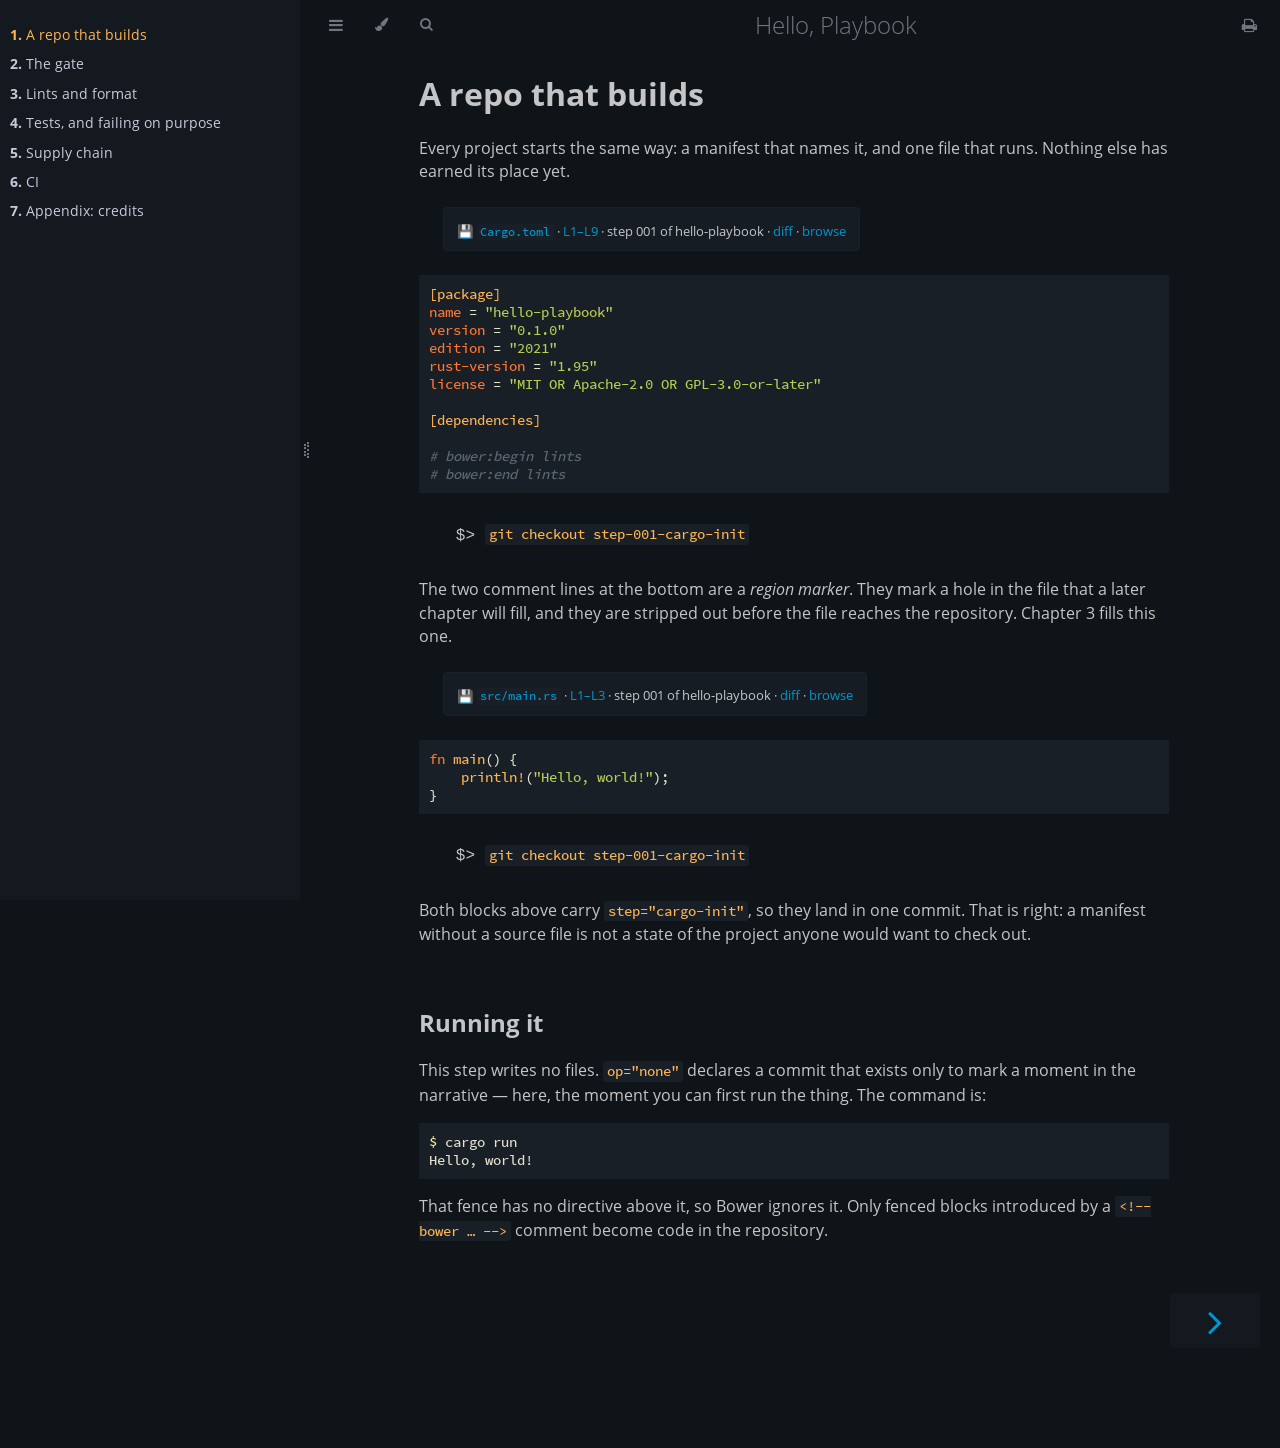
==== index.html @ 2f7e7e17 "docs: rendered book" ====
<!DOCTYPE HTML>
<html lang="en" class="ayu sidebar-visible" dir="ltr">
    <head>
        <!-- Book generated using mdBook -->
        <meta charset="UTF-8">
        <title>A repo that builds - Hello, Playbook</title>


        <!-- Custom HTML head -->

        <meta name="description" content="A Rust project foundation, taught as a book that builds its own repository.">
        <meta name="viewport" content="width=device-width, initial-scale=1">
        <meta name="theme-color" content="#ffffff">

        <link rel="icon" href="favicon.svg">
        <link rel="shortcut icon" href="favicon.png">
        <link rel="stylesheet" href="css/variables.css">
        <link rel="stylesheet" href="css/general.css">
        <link rel="stylesheet" href="css/chrome.css">
        <link rel="stylesheet" href="css/print.css" media="print">

        <!-- Fonts -->
        <link rel="stylesheet" href="FontAwesome/css/font-awesome.css">
        <link rel="stylesheet" href="fonts/fonts.css">

        <!-- Highlight.js Stylesheets -->
        <link rel="stylesheet" id="highlight-css" href="highlight.css">
        <link rel="stylesheet" id="tomorrow-night-css" href="tomorrow-night.css">
        <link rel="stylesheet" id="ayu-highlight-css" href="ayu-highlight.css">

        <!-- Custom theme stylesheets -->
        <link rel="stylesheet" href="theme/step-meta.css">


        <!-- Provide site root and default themes to javascript -->
        <script>
            const path_to_root = "";
            const default_light_theme = "ayu";
            const default_dark_theme = "navy";
            window.path_to_searchindex_js = "searchindex.js";
        </script>
        <!-- Start loading toc.js asap -->
        <script src="toc.js"></script>
    </head>
    <body>
    <div id="mdbook-help-container">
        <div id="mdbook-help-popup">
            <h2 class="mdbook-help-title">Keyboard shortcuts</h2>
            <div>
                <p>Press <kbd>←</kbd> or <kbd>→</kbd> to navigate between chapters</p>
                <p>Press <kbd>S</kbd> or <kbd>/</kbd> to search in the book</p>
                <p>Press <kbd>?</kbd> to show this help</p>
                <p>Press <kbd>Esc</kbd> to hide this help</p>
            </div>
        </div>
    </div>
    <div id="body-container">
        <!-- Work around some values being stored in localStorage wrapped in quotes -->
        <script>
            try {
                let theme = localStorage.getItem('mdbook-theme');
                let sidebar = localStorage.getItem('mdbook-sidebar');

                if (theme.startsWith('"') && theme.endsWith('"')) {
                    localStorage.setItem('mdbook-theme', theme.slice(1, theme.length - 1));
                }

                if (sidebar.startsWith('"') && sidebar.endsWith('"')) {
                    localStorage.setItem('mdbook-sidebar', sidebar.slice(1, sidebar.length - 1));
                }
            } catch (e) { }
        </script>

        <!-- Set the theme before any content is loaded, prevents flash -->
        <script>
            const default_theme = window.matchMedia("(prefers-color-scheme: dark)").matches ? default_dark_theme : default_light_theme;
            let theme;
            try { theme = localStorage.getItem('mdbook-theme'); } catch(e) { }
            if (theme === null || theme === undefined) { theme = default_theme; }
            const html = document.documentElement;
            html.classList.remove('ayu')
            html.classList.add(theme);
            html.classList.add("js");
        </script>

        <input type="checkbox" id="sidebar-toggle-anchor" class="hidden">

        <!-- Hide / unhide sidebar before it is displayed -->
        <script>
            let sidebar = null;
            const sidebar_toggle = document.getElementById("sidebar-toggle-anchor");
            if (document.body.clientWidth >= 1080) {
                try { sidebar = localStorage.getItem('mdbook-sidebar'); } catch(e) { }
                sidebar = sidebar || 'visible';
            } else {
                sidebar = 'hidden';
                sidebar_toggle.checked = false;
            }
            if (sidebar === 'visible') {
                sidebar_toggle.checked = true;
            } else {
                html.classList.remove('sidebar-visible');
            }
        </script>

        <nav id="sidebar" class="sidebar" aria-label="Table of contents">
            <!-- populated by js -->
            <mdbook-sidebar-scrollbox class="sidebar-scrollbox"></mdbook-sidebar-scrollbox>
            <noscript>
                <iframe class="sidebar-iframe-outer" src="toc.html"></iframe>
            </noscript>
            <div id="sidebar-resize-handle" class="sidebar-resize-handle">
                <div class="sidebar-resize-indicator"></div>
            </div>
        </nav>

        <div id="page-wrapper" class="page-wrapper">

            <div class="page">
                <div id="menu-bar-hover-placeholder"></div>
                <div id="menu-bar" class="menu-bar sticky">
                    <div class="left-buttons">
                        <label id="sidebar-toggle" class="icon-button" for="sidebar-toggle-anchor" title="Toggle Table of Contents" aria-label="Toggle Table of Contents" aria-controls="sidebar">
                            <i class="fa fa-bars"></i>
                        </label>
                        <button id="theme-toggle" class="icon-button" type="button" title="Change theme" aria-label="Change theme" aria-haspopup="true" aria-expanded="false" aria-controls="theme-list">
                            <i class="fa fa-paint-brush"></i>
                        </button>
                        <ul id="theme-list" class="theme-popup" aria-label="Themes" role="menu">
                            <li role="none"><button role="menuitem" class="theme" id="default_theme">Auto</button></li>
                            <li role="none"><button role="menuitem" class="theme" id="light">Light</button></li>
                            <li role="none"><button role="menuitem" class="theme" id="rust">Rust</button></li>
                            <li role="none"><button role="menuitem" class="theme" id="coal">Coal</button></li>
                            <li role="none"><button role="menuitem" class="theme" id="navy">Navy</button></li>
                            <li role="none"><button role="menuitem" class="theme" id="ayu">Ayu</button></li>
                        </ul>
                        <button id="search-toggle" class="icon-button" type="button" title="Search (`/`)" aria-label="Toggle Searchbar" aria-expanded="false" aria-keyshortcuts="/ s" aria-controls="searchbar">
                            <i class="fa fa-search"></i>
                        </button>
                    </div>

                    <h1 class="menu-title">Hello, Playbook</h1>

                    <div class="right-buttons">
                        <a href="print.html" title="Print this book" aria-label="Print this book">
                            <i id="print-button" class="fa fa-print"></i>
                        </a>

                    </div>
                </div>

                <div id="search-wrapper" class="hidden">
                    <form id="searchbar-outer" class="searchbar-outer">
                        <div class="search-wrapper">
                            <input type="search" id="searchbar" name="searchbar" placeholder="Search this book ..." aria-controls="searchresults-outer" aria-describedby="searchresults-header">
                            <div class="spinner-wrapper">
                                <i class="fa fa-spinner fa-spin"></i>
                            </div>
                        </div>
                    </form>
                    <div id="searchresults-outer" class="searchresults-outer hidden">
                        <div id="searchresults-header" class="searchresults-header"></div>
                        <ul id="searchresults">
                        </ul>
                    </div>
                </div>

                <!-- Apply ARIA attributes after the sidebar and the sidebar toggle button are added to the DOM -->
                <script>
                    document.getElementById('sidebar-toggle').setAttribute('aria-expanded', sidebar === 'visible');
                    document.getElementById('sidebar').setAttribute('aria-hidden', sidebar !== 'visible');
                    Array.from(document.querySelectorAll('#sidebar a')).forEach(function(link) {
                        link.setAttribute('tabIndex', sidebar === 'visible' ? 0 : -1);
                    });
                </script>

                <div id="content" class="content">
                    <main>
                        <h1 id="a-repo-that-builds"><a class="header" href="#a-repo-that-builds">A repo that builds</a></h1>
<p>Every project starts the same way: a manifest that names it, and one file that
runs. Nothing else has earned its place yet.</p>
<p><a id="step-cargo-init"></a>
<span class="step-meta"><sub><a href="https://github.com/abstecker/hello-playbook/blob/step-001-cargo-init/Cargo.toml" title="View full file">💾 <code>Cargo.toml</code></a> · <a href="https://github.com/abstecker/hello-playbook/blob/step-001-cargo-init/Cargo.toml#L1-L9" title="View source">L1–L9</a> · step 001 of hello-playbook · <a href="https://github.com/abstecker/hello-playbook/commit/step-001-cargo-init" title="View diff">diff</a> · <a href="https://github.com/abstecker/hello-playbook/tree/step-001-cargo-init" title="Browse repo">browse</a></sub></span></p>
<pre><code class="language-toml">[package]
name = "hello-playbook"
version = "0.1.0"
edition = "2021"
rust-version = "1.95"
license = "MIT OR Apache-2.0 OR GPL-3.0-or-later"

[dependencies]

# bower:begin lints
# bower:end lints
</code></pre>
<p><span class="step-checkout">$&gt; <code>git checkout step-001-cargo-init</code></span></p>
<p>The two comment lines at the bottom are a <em>region marker</em>. They mark a hole in
the file that a later chapter will fill, and they are stripped out before the
file reaches the repository. Chapter 3 fills this one.</p>
<p><span class="step-meta"><sub><a href="https://github.com/abstecker/hello-playbook/blob/step-001-cargo-init/src/main.rs" title="View full file">💾 <code>src/main.rs</code></a> · <a href="https://github.com/abstecker/hello-playbook/blob/step-001-cargo-init/src/main.rs#L1-L3" title="View source">L1–L3</a> · step 001 of hello-playbook · <a href="https://github.com/abstecker/hello-playbook/commit/step-001-cargo-init" title="View diff">diff</a> · <a href="https://github.com/abstecker/hello-playbook/tree/step-001-cargo-init" title="Browse repo">browse</a></sub></span></p>
<pre><code class="language-rust">fn main() {
    println!("Hello, world!");
}</code></pre>
<p><span class="step-checkout">$&gt; <code>git checkout step-001-cargo-init</code></span></p>
<p>Both blocks above carry <code>step="cargo-init"</code>, so they land in one commit. That is
right: a manifest without a source file is not a state of the project anyone
would want to check out.</p>
<h2 id="running-it"><a class="header" href="#running-it">Running it</a></h2>
<p><a id="step-hello-runs"></a></p>
<p>This step writes no files. <code>op="none"</code> declares a commit that exists only to
mark a moment in the narrative — here, the moment you can first run the thing.
The command is:</p>
<pre><code class="language-console">$ cargo run
Hello, world!
</code></pre>
<p>That fence has no directive above it, so Bower ignores it. Only fenced blocks
introduced by a <code>&lt;!-- bower … --&gt;</code> comment become code in the repository.</p>

                    </main>

                    <nav class="nav-wrapper" aria-label="Page navigation">
                        <!-- Mobile navigation buttons -->

                            <a rel="next prefetch" href="ch02-the-gate.html" class="mobile-nav-chapters next" title="Next chapter" aria-label="Next chapter" aria-keyshortcuts="Right">
                                <i class="fa fa-angle-right"></i>
                            </a>

                        <div style="clear: both"></div>
                    </nav>
                </div>
            </div>

            <nav class="nav-wide-wrapper" aria-label="Page navigation">

                    <a rel="next prefetch" href="ch02-the-gate.html" class="nav-chapters next" title="Next chapter" aria-label="Next chapter" aria-keyshortcuts="Right">
                        <i class="fa fa-angle-right"></i>
                    </a>
            </nav>

        </div>




        <script>
            window.playground_copyable = true;
        </script>


        <script src="elasticlunr.min.js"></script>
        <script src="mark.min.js"></script>
        <script src="searcher.js"></script>

        <script src="clipboard.min.js"></script>
        <script src="highlight.js"></script>
        <script src="book.js"></script>

        <!-- Custom JS scripts -->



    </div>
    </body>
</html>
---- css/variables.css ----
/* Globals */

:root {
    --sidebar-target-width: 300px;
    --sidebar-width: min(var(--sidebar-target-width), 80vw);
    --sidebar-resize-indicator-width: 8px;
    --sidebar-resize-indicator-space: 2px;
    --page-padding: 15px;
    --content-max-width: 750px;
    --menu-bar-height: 50px;
    --mono-font: "Source Code Pro", Consolas, "Ubuntu Mono", Menlo, "DejaVu Sans Mono", monospace, monospace;
    --code-font-size: 0.875em; /* please adjust the ace font size accordingly in editor.js */
    --searchbar-margin-block-start: 5px;
}

/* Themes */

.ayu {
    --bg: hsl(210, 25%, 8%);
    --fg: #c5c5c5;

    --sidebar-bg: #14191f;
    --sidebar-fg: #c8c9db;
    --sidebar-non-existant: #5c6773;
    --sidebar-active: #ffb454;
    --sidebar-spacer: #2d334f;

    --scrollbar: var(--sidebar-fg);

    --icons: #737480;
    --icons-hover: #b7b9cc;

    --links: #0096cf;

    --inline-code-color: #ffb454;

    --theme-popup-bg: #14191f;
    --theme-popup-border: #5c6773;
    --theme-hover: #191f26;

    --quote-bg: hsl(226, 15%, 17%);
    --quote-border: hsl(226, 15%, 22%);

    --warning-border: #ff8e00;

    --table-border-color: hsl(210, 25%, 13%);
    --table-header-bg: hsl(210, 25%, 28%);
    --table-alternate-bg: hsl(210, 25%, 11%);

    --searchbar-border-color: #848484;
    --searchbar-bg: #424242;
    --searchbar-fg: #fff;
    --searchbar-shadow-color: #d4c89f;
    --searchresults-header-fg: #666;
    --searchresults-border-color: #888;
    --searchresults-li-bg: #252932;
    --search-mark-bg: #e3b171;

    --color-scheme: dark;

    /* Same as `--icons` */
    --copy-button-filter: invert(45%) sepia(6%) saturate(621%) hue-rotate(198deg) brightness(99%) contrast(85%);
    /* Same as `--sidebar-active` */
    --copy-button-filter-hover: invert(68%) sepia(55%) saturate(531%) hue-rotate(341deg) brightness(104%) contrast(101%);

    --footnote-highlight: #2668a6;

    --overlay-bg: rgba(33, 40, 48, 0.4);
}

.coal {
    --bg: hsl(200, 7%, 8%);
    --fg: #98a3ad;

    --sidebar-bg: #292c2f;
    --sidebar-fg: #a1adb8;
    --sidebar-non-existant: #505254;
    --sidebar-active: #3473ad;
    --sidebar-spacer: #393939;

    --scrollbar: var(--sidebar-fg);

    --icons: #43484d;
    --icons-hover: #b3c0cc;

    --links: #2b79a2;

    --inline-code-color: #c5c8c6;

    --theme-popup-bg: #141617;
    --theme-popup-border: #43484d;
    --theme-hover: #1f2124;

    --quote-bg: hsl(234, 21%, 18%);
    --quote-border: hsl(234, 21%, 23%);

    --warning-border: #ff8e00;

    --table-border-color: hsl(200, 7%, 13%);
    --table-header-bg: hsl(200, 7%, 28%);
    --table-alternate-bg: hsl(200, 7%, 11%);

    --searchbar-border-color: #aaa;
    --searchbar-bg: #b7b7b7;
    --searchbar-fg: #000;
    --searchbar-shadow-color: #aaa;
    --searchresults-header-fg: #666;
    --searchresults-border-color: #98a3ad;
    --searchresults-li-bg: #2b2b2f;
    --search-mark-bg: #355c7d;

    --color-scheme: dark;

    /* Same as `--icons` */
    --copy-button-filter: invert(26%) sepia(8%) saturate(575%) hue-rotate(169deg) brightness(87%) contrast(82%);
    /* Same as `--sidebar-active` */
    --copy-button-filter-hover: invert(36%) sepia(70%) saturate(503%) hue-rotate(167deg) brightness(98%) contrast(89%);

    --footnote-highlight: #4079ae;

    --overlay-bg: rgba(33, 40, 48, 0.4);
}

.light, html:not(.js) {
    --bg: hsl(0, 0%, 100%);
    --fg: hsl(0, 0%, 0%);

    --sidebar-bg: #fafafa;
    --sidebar-fg: hsl(0, 0%, 0%);
    --sidebar-non-existant: #aaaaaa;
    --sidebar-active: #1f1fff;
    --sidebar-spacer: #f4f4f4;

    --scrollbar: #8F8F8F;

    --icons: #747474;
    --icons-hover: #000000;

    --links: #20609f;

    --inline-code-color: #301900;

    --theme-popup-bg: #fafafa;
    --theme-popup-border: #cccccc;
    --theme-hover: #e6e6e6;

    --quote-bg: hsl(197, 37%, 96%);
    --quote-border: hsl(197, 37%, 91%);

    --warning-border: #ff8e00;

    --table-border-color: hsl(0, 0%, 95%);
    --table-header-bg: hsl(0, 0%, 80%);
    --table-alternate-bg: hsl(0, 0%, 97%);

    --searchbar-border-color: #aaa;
    --searchbar-bg: #fafafa;
    --searchbar-fg: #000;
    --searchbar-shadow-color: #aaa;
    --searchresults-header-fg: #666;
    --searchresults-border-color: #888;
    --searchresults-li-bg: #e4f2fe;
    --search-mark-bg: #a2cff5;

    --color-scheme: light;

    /* Same as `--icons` */
    --copy-button-filter: invert(45.49%);
    /* Same as `--sidebar-active` */
    --copy-button-filter-hover: invert(14%) sepia(93%) saturate(4250%) hue-rotate(243deg) brightness(99%) contrast(130%);

    --footnote-highlight: #7e7eff;

    --overlay-bg: rgba(200, 200, 205, 0.4);
}

.navy {
    --bg: hsl(226, 23%, 11%);
    --fg: #bcbdd0;

    --sidebar-bg: #282d3f;
    --sidebar-fg: #c8c9db;
    --sidebar-non-existant: #505274;
    --sidebar-active: #2b79a2;
    --sidebar-spacer: #2d334f;

    --scrollbar: var(--sidebar-fg);

    --icons: #737480;
    --icons-hover: #b7b9cc;

    --links: #2b79a2;

    --inline-code-color: #c5c8c6;

    --theme-popup-bg: #161923;
    --theme-popup-border: #737480;
    --theme-hover: #282e40;

    --quote-bg: hsl(226, 15%, 17%);
    --quote-border: hsl(226, 15%, 22%);

    --warning-border: #ff8e00;

    --table-border-color: hsl(226, 23%, 16%);
    --table-header-bg: hsl(226, 23%, 31%);
    --table-alternate-bg: hsl(226, 23%, 14%);

    --searchbar-border-color: #aaa;
    --searchbar-bg: #aeaec6;
    --searchbar-fg: #000;
    --searchbar-shadow-color: #aaa;
    --searchresults-header-fg: #5f5f71;
    --searchresults-border-color: #5c5c68;
    --searchresults-li-bg: #242430;
    --search-mark-bg: #a2cff5;

    --color-scheme: dark;

    /* Same as `--icons` */
    --copy-button-filter: invert(51%) sepia(10%) saturate(393%) hue-rotate(198deg) brightness(86%) contrast(87%);
    /* Same as `--sidebar-active` */
    --copy-button-filter-hover: invert(46%) sepia(20%) saturate(1537%) hue-rotate(156deg) brightness(85%) contrast(90%);

    --footnote-highlight: #4079ae;

    --overlay-bg: rgba(33, 40, 48, 0.4);
}

.rust {
    --bg: hsl(60, 9%, 87%);
    --fg: #262625;

    --sidebar-bg: #3b2e2a;
    --sidebar-fg: #c8c9db;
    --sidebar-non-existant: #505254;
    --sidebar-active: #e69f67;
    --sidebar-spacer: #45373a;

    --scrollbar: var(--sidebar-fg);

    --icons: #737480;
    --icons-hover: #262625;

    --links: #2b79a2;

    --inline-code-color: #6e6b5e;

    --theme-popup-bg: #e1e1db;
    --theme-popup-border: #b38f6b;
    --theme-hover: #99908a;

    --quote-bg: hsl(60, 5%, 75%);
    --quote-border: hsl(60, 5%, 70%);

    --warning-border: #ff8e00;

    --table-border-color: hsl(60, 9%, 82%);
    --table-header-bg: #b3a497;
    --table-alternate-bg: hsl(60, 9%, 84%);

    --searchbar-border-color: #aaa;
    --searchbar-bg: #fafafa;
    --searchbar-fg: #000;
    --searchbar-shadow-color: #aaa;
    --searchresults-header-fg: #666;
    --searchresults-border-color: #888;
    --searchresults-li-bg: #dec2a2;
    --search-mark-bg: #e69f67;

    /* Same as `--icons` */
    --copy-button-filter: invert(51%) sepia(10%) saturate(393%) hue-rotate(198deg) brightness(86%) contrast(87%);
    /* Same as `--sidebar-active` */
    --copy-button-filter-hover: invert(77%) sepia(16%) saturate(1798%) hue-rotate(328deg) brightness(98%) contrast(83%);

    --footnote-highlight: #d3a17a;

    --overlay-bg: rgba(150, 150, 150, 0.25);
}

@media (prefers-color-scheme: dark) {
    html:not(.js) {
        --bg: hsl(200, 7%, 8%);
        --fg: #98a3ad;

        --sidebar-bg: #292c2f;
        --sidebar-fg: #a1adb8;
        --sidebar-non-existant: #505254;
        --sidebar-active: #3473ad;
        --sidebar-spacer: #393939;

        --scrollbar: var(--sidebar-fg);

        --icons: #43484d;
        --icons-hover: #b3c0cc;

        --links: #2b79a2;

        --inline-code-color: #c5c8c6;

        --theme-popup-bg: #141617;
        --theme-popup-border: #43484d;
        --theme-hover: #1f2124;

        --quote-bg: hsl(234, 21%, 18%);
        --quote-border: hsl(234, 21%, 23%);

        --warning-border: #ff8e00;

        --table-border-color: hsl(200, 7%, 13%);
        --table-header-bg: hsl(200, 7%, 28%);
        --table-alternate-bg: hsl(200, 7%, 11%);

        --searchbar-border-color: #aaa;
        --searchbar-bg: #b7b7b7;
        --searchbar-fg: #000;
        --searchbar-shadow-color: #aaa;
        --searchresults-header-fg: #666;
        --searchresults-border-color: #98a3ad;
        --searchresults-li-bg: #2b2b2f;
        --search-mark-bg: #355c7d;

        --color-scheme: dark;

        /* Same as `--icons` */
        --copy-button-filter: invert(26%) sepia(8%) saturate(575%) hue-rotate(169deg) brightness(87%) contrast(82%);
        /* Same as `--sidebar-active` */
        --copy-button-filter-hover: invert(36%) sepia(70%) saturate(503%) hue-rotate(167deg) brightness(98%) contrast(89%);
    }
}
---- css/general.css ----
/* Base styles and content styles */

:root {
    /* Browser default font-size is 16px, this way 1 rem = 10px */
    font-size: 62.5%;
    color-scheme: var(--color-scheme);
}

html {
    font-family: "Open Sans", sans-serif;
    color: var(--fg);
    background-color: var(--bg);
    text-size-adjust: none;
    -webkit-text-size-adjust: none;
}

body {
    margin: 0;
    font-size: 1.6rem;
    overflow-x: hidden;
}

code {
    font-family: var(--mono-font) !important;
    font-size: var(--code-font-size);
    direction: ltr !important;
}

/* make long words/inline code not x overflow */
main {
    overflow-wrap: break-word;
}

/* make wide tables scroll if they overflow */
.table-wrapper {
    overflow-x: auto;
}

/* Don't change font size in headers. */
h1 code, h2 code, h3 code, h4 code, h5 code, h6 code {
    font-size: unset;
}

.left { float: left; }
.right { float: right; }
.boring { opacity: 0.6; }
.hide-boring .boring { display: none; }
.hidden { display: none !important; }

h2, h3 { margin-block-start: 2.5em; }
h4, h5 { margin-block-start: 2em; }

.header + .header h3,
.header + .header h4,
.header + .header h5 {
    margin-block-start: 1em;
}

h1:target::before,
h2:target::before,
h3:target::before,
h4:target::before,
h5:target::before,
h6:target::before {
    display: inline-block;
    content: "»";
    margin-inline-start: -30px;
    width: 30px;
}

/* This is broken on Safari as of version 14, but is fixed
   in Safari Technology Preview 117 which I think will be Safari 14.2.
   https://bugs.webkit.org/show_bug.cgi?id=218076
*/
:target {
    /* Safari does not support logical properties */
    scroll-margin-top: calc(var(--menu-bar-height) + 0.5em);
}

.page {
    outline: 0;
    padding: 0 var(--page-padding);
    margin-block-start: calc(0px - var(--menu-bar-height)); /* Compensate for the #menu-bar-hover-placeholder */
}
.page-wrapper {
    box-sizing: border-box;
    background-color: var(--bg);
}
html:not(.js) .page-wrapper,
.js:not(.sidebar-resizing) .page-wrapper {
    transition: margin-left 0.3s ease, transform 0.3s ease; /* Animation: slide away */
}
[dir=rtl]:not(.js) .page-wrapper,
[dir=rtl].js:not(.sidebar-resizing) .page-wrapper {
    transition: margin-right 0.3s ease, transform 0.3s ease; /* Animation: slide away */
}

.content {
    overflow-y: auto;
    padding: 0 5px 50px 5px;
}
.content main {
    margin-inline-start: auto;
    margin-inline-end: auto;
    max-width: var(--content-max-width);
}
.content p { line-height: 1.45em; }
.content ol { line-height: 1.45em; }
.content ul { line-height: 1.45em; }
.content a { text-decoration: none; }
.content a:hover { text-decoration: underline; }
.content img, .content video { max-width: 100%; }
.content .header:link,
.content .header:visited {
    color: var(--fg);
}
.content .header:link,
.content .header:visited:hover {
    text-decoration: none;
}

table {
    margin: 0 auto;
    border-collapse: collapse;
}
table td {
    padding: 3px 20px;
    border: 1px var(--table-border-color) solid;
}
table thead {
    background: var(--table-header-bg);
}
table thead td {
    font-weight: 700;
    border: none;
}
table thead th {
    padding: 3px 20px;
}
table thead tr {
    border: 1px var(--table-header-bg) solid;
}
/* Alternate background colors for rows */
table tbody tr:nth-child(2n) {
    background: var(--table-alternate-bg);
}


blockquote {
    margin: 20px 0;
    padding: 0 20px;
    color: var(--fg);
    background-color: var(--quote-bg);
    border-block-start: .1em solid var(--quote-border);
    border-block-end: .1em solid var(--quote-border);
}

.warning {
    margin: 20px;
    padding: 0 20px;
    border-inline-start: 2px solid var(--warning-border);
}

.warning:before {
    position: absolute;
    width: 3rem;
    height: 3rem;
    margin-inline-start: calc(-1.5rem - 21px);
    content: "ⓘ";
    text-align: center;
    background-color: var(--bg);
    color: var(--warning-border);
    font-weight: bold;
    font-size: 2rem;
}

blockquote .warning:before {
    background-color: var(--quote-bg);
}

kbd {
    background-color: var(--table-border-color);
    border-radius: 4px;
    border: solid 1px var(--theme-popup-border);
    box-shadow: inset 0 -1px 0 var(--theme-hover);
    display: inline-block;
    font-size: var(--code-font-size);
    font-family: var(--mono-font);
    line-height: 10px;
    padding: 4px 5px;
    vertical-align: middle;
}

sup {
    /* Set the line-height for superscript and footnote references so that there
       isn't an awkward space appearing above lines that contain the footnote.

       See https://github.com/rust-lang/mdBook/pull/2443#discussion_r1813773583
       for an explanation.
    */
    line-height: 0;
}

.footnote-definition {
    font-size: 0.9em;
}
/* The default spacing for a list is a little too large. */
.footnote-definition ul,
.footnote-definition ol {
    padding-left: 20px;
}
.footnote-definition > li {
    /* Required to position the ::before target */
    position: relative;
}
.footnote-definition > li:target {
    scroll-margin-top: 50vh;
}
.footnote-reference:target {
    scroll-margin-top: 50vh;
}
/* Draws a border around the footnote (including the marker) when it is selected.
   TODO: If there are multiple linkbacks, highlight which one you just came
   from so you know which one to click.
*/
.footnote-definition > li:target::before {
    border: 2px solid var(--footnote-highlight);
    border-radius: 6px;
    position: absolute;
    top: -8px;
    right: -8px;
    bottom: -8px;
    left: -32px;
    pointer-events: none;
    content: "";
}
/* Pulses the footnote reference so you can quickly see where you left off reading.
   This could use some improvement.
*/
@media not (prefers-reduced-motion) {
    .footnote-reference:target  {
        animation: fn-highlight 0.8s;
        border-radius: 2px;
    }

    @keyframes fn-highlight {
        from {
            background-color: var(--footnote-highlight);
        }
    }
}

.tooltiptext {
    position: absolute;
    visibility: hidden;
    color: #fff;
    background-color: #333;
    transform: translateX(-50%); /* Center by moving tooltip 50% of its width left */
    left: -8px; /* Half of the width of the icon */
    top: -35px;
    font-size: 0.8em;
    text-align: center;
    border-radius: 6px;
    padding: 5px 8px;
    margin: 5px;
    z-index: 1000;
}
.tooltipped .tooltiptext {
    visibility: visible;
}

.chapter li.part-title {
    color: var(--sidebar-fg);
    margin: 5px 0px;
    font-weight: bold;
}

.result-no-output {
    font-style: italic;
}
---- css/chrome.css ----
/* CSS for UI elements (a.k.a. chrome) */

html {
    scrollbar-color: var(--scrollbar) var(--bg);
}
#searchresults a,
.content a:link,
a:visited,
a > .hljs {
    color: var(--links);
}

/*
    body-container is necessary because mobile browsers don't seem to like
    overflow-x on the body tag when there is a <meta name="viewport"> tag.
*/
#body-container {
    /*
        This is used when the sidebar pushes the body content off the side of
        the screen on small screens. Without it, dragging on mobile Safari
        will want to reposition the viewport in a weird way.
    */
    overflow-x: clip;
}

/* Menu Bar */

#menu-bar,
#menu-bar-hover-placeholder {
    z-index: 101;
    margin: auto calc(0px - var(--page-padding));
}
#menu-bar {
    position: relative;
    display: flex;
    flex-wrap: wrap;
    background-color: var(--bg);
    border-block-end-color: var(--bg);
    border-block-end-width: 1px;
    border-block-end-style: solid;
}
#menu-bar.sticky,
#menu-bar-hover-placeholder:hover + #menu-bar,
#menu-bar:hover,
html.sidebar-visible #menu-bar {
    position: -webkit-sticky;
    position: sticky;
    top: 0 !important;
}
#menu-bar-hover-placeholder {
    position: sticky;
    position: -webkit-sticky;
    top: 0;
    height: var(--menu-bar-height);
}
#menu-bar.bordered {
    border-block-end-color: var(--table-border-color);
}
#menu-bar i, #menu-bar .icon-button {
    position: relative;
    padding: 0 8px;
    z-index: 10;
    line-height: var(--menu-bar-height);
    cursor: pointer;
    transition: color 0.5s;
}
@media only screen and (max-width: 420px) {
    #menu-bar i, #menu-bar .icon-button {
        padding: 0 5px;
    }
}

.icon-button {
    border: none;
    background: none;
    padding: 0;
    color: inherit;
}
.icon-button i {
    margin: 0;
}

.right-buttons {
    margin: 0 15px;
}
.right-buttons a {
    text-decoration: none;
}

.left-buttons {
    display: flex;
    margin: 0 5px;
}
html:not(.js) .left-buttons button {
    display: none;
}

.menu-title {
    display: inline-block;
    font-weight: 200;
    font-size: 2.4rem;
    line-height: var(--menu-bar-height);
    text-align: center;
    margin: 0;
    flex: 1;
    white-space: nowrap;
    overflow: hidden;
    text-overflow: ellipsis;
}
.menu-title {
    cursor: pointer;
}

.menu-bar,
.menu-bar:visited,
.nav-chapters,
.nav-chapters:visited,
.mobile-nav-chapters,
.mobile-nav-chapters:visited,
.menu-bar .icon-button,
.menu-bar a i {
    color: var(--icons);
}

.menu-bar i:hover,
.menu-bar .icon-button:hover,
.nav-chapters:hover,
.mobile-nav-chapters i:hover {
    color: var(--icons-hover);
}

/* Nav Icons */

.nav-chapters {
    font-size: 2.5em;
    text-align: center;
    text-decoration: none;

    position: fixed;
    top: 0;
    bottom: 0;
    margin: 0;
    max-width: 150px;
    min-width: 90px;

    display: flex;
    justify-content: center;
    align-content: center;
    flex-direction: column;

    transition: color 0.5s, background-color 0.5s;
}

.nav-chapters:hover {
    text-decoration: none;
    background-color: var(--theme-hover);
    transition: background-color 0.15s, color 0.15s;
}

.nav-wrapper {
    margin-block-start: 50px;
    display: none;
}

.mobile-nav-chapters {
    font-size: 2.5em;
    text-align: center;
    text-decoration: none;
    width: 90px;
    border-radius: 5px;
    background-color: var(--sidebar-bg);
}

/* Only Firefox supports flow-relative values */
.previous { float: left; }
[dir=rtl] .previous { float: right; }

/* Only Firefox supports flow-relative values */
.next {
    float: right;
    right: var(--page-padding);
}
[dir=rtl] .next {
    float: left;
    right: unset;
    left: var(--page-padding);
}

/* Use the correct buttons for RTL layouts*/
[dir=rtl] .previous i.fa-angle-left:before {content:"\f105";}
[dir=rtl] .next i.fa-angle-right:before { content:"\f104"; }

@media only screen and (max-width: 1080px) {
    .nav-wide-wrapper { display: none; }
    .nav-wrapper { display: block; }
}

/* sidebar-visible */
@media only screen and (max-width: 1380px) {
    #sidebar-toggle-anchor:checked ~ .page-wrapper .nav-wide-wrapper { display: none; }
    #sidebar-toggle-anchor:checked ~ .page-wrapper .nav-wrapper { display: block; }
}

/* Inline code */

:not(pre) > .hljs {
    display: inline;
    padding: 0.1em 0.3em;
    border-radius: 3px;
}

:not(pre):not(a) > .hljs {
    color: var(--inline-code-color);
    overflow-x: initial;
}

a:hover > .hljs {
    text-decoration: underline;
}

pre {
    position: relative;
}
pre > .buttons {
    position: absolute;
    z-index: 100;
    right: 0px;
    top: 2px;
    margin: 0px;
    padding: 2px 0px;

    color: var(--sidebar-fg);
    cursor: pointer;
    visibility: hidden;
    opacity: 0;
    transition: visibility 0.1s linear, opacity 0.1s linear;
}
pre:hover > .buttons {
    visibility: visible;
    opacity: 1
}
pre > .buttons :hover {
    color: var(--sidebar-active);
    border-color: var(--icons-hover);
    background-color: var(--theme-hover);
}
pre > .buttons i {
    margin-inline-start: 8px;
}
pre > .buttons button {
    cursor: inherit;
    margin: 0px 5px;
    padding: 4px 4px 3px 5px;
    font-size: 23px;

    border-style: solid;
    border-width: 1px;
    border-radius: 4px;
    border-color: var(--icons);
    background-color: var(--theme-popup-bg);
    transition: 100ms;
    transition-property: color,border-color,background-color;
    color: var(--icons);
}

pre > .buttons button.clip-button {
    padding: 2px 4px 0px 6px;
}
pre > .buttons button.clip-button::before {
    /* clipboard image from octicons (https://github.com/primer/octicons/tree/v2.0.0) MIT license
     */
    content: url('data:image/svg+xml,<svg width="21" height="20" viewBox="0 0 24 25" \
xmlns="http://www.w3.org/2000/svg" aria-label="Copy to clipboard">\
<path d="M18 20h2v3c0 1-1 2-2 2H2c-.998 0-2-1-2-2V5c0-.911.755-1.667 1.667-1.667h5A3.323 3.323 0 \
0110 0a3.323 3.323 0 013.333 3.333h5C19.245 3.333 20 4.09 20 5v8.333h-2V9H2v14h16v-3zM3 \
7h14c0-.911-.793-1.667-1.75-1.667H13.5c-.957 0-1.75-.755-1.75-1.666C11.75 2.755 10.957 2 10 \
2s-1.75.755-1.75 1.667c0 .911-.793 1.666-1.75 1.666H4.75C3.793 5.333 3 6.09 3 7z"/>\
<path d="M4 19h6v2H4zM12 11H4v2h8zM4 17h4v-2H4zM15 15v-3l-4.5 4.5L15 21v-3l8.027-.032L23 15z"/>\
</svg>');
    filter: var(--copy-button-filter);
}
pre > .buttons button.clip-button:hover::before {
    filter: var(--copy-button-filter-hover);
}

@media (pointer: coarse) {
    pre > .buttons button {
        /* On mobile, make it easier to tap buttons. */
        padding: 0.3rem 1rem;
    }

    .sidebar-resize-indicator {
        /* Hide resize indicator on devices with limited accuracy */
        display: none;
    }
}
pre > code {
    display: block;
    padding: 1rem;
}

/* FIXME: ACE editors overlap their buttons because ACE does absolute
   positioning within the code block which breaks padding. The only solution I
   can think of is to move the padding to the outer pre tag (or insert a div
   wrapper), but that would require fixing a whole bunch of CSS rules.
*/
.hljs.ace_editor {
  padding: 0rem 0rem;
}

pre > .result {
    margin-block-start: 10px;
}

/* Search */

#searchresults a {
    text-decoration: none;
}

mark {
    border-radius: 2px;
    padding-block-start: 0;
    padding-block-end: 1px;
    padding-inline-start: 3px;
    padding-inline-end: 3px;
    margin-block-start: 0;
    margin-block-end: -1px;
    margin-inline-start: -3px;
    margin-inline-end: -3px;
    background-color: var(--search-mark-bg);
    transition: background-color 300ms linear;
    cursor: pointer;
}

mark.fade-out {
    background-color: rgba(0,0,0,0) !important;
    cursor: auto;
}

.searchbar-outer {
    margin-inline-start: auto;
    margin-inline-end: auto;
    max-width: var(--content-max-width);
}

#searchbar-outer.searching #searchbar {
    padding-right: 30px;
}
#searchbar-outer .spinner-wrapper {
    display: none;
}
#searchbar-outer.searching .spinner-wrapper {
    display: block;
}

.search-wrapper {
    position: relative;
}

.spinner-wrapper {
    --spinner-margin: 2px;
    position: absolute;
    margin-block-start: calc(var(--searchbar-margin-block-start) + var(--spinner-margin));
    right: var(--spinner-margin);
    top: 0;
    bottom: var(--spinner-margin);
    padding: 6px;
    background-color: var(--bg);
}

#searchbar {
    width: 100%;
    margin-block-start: var(--searchbar-margin-block-start);
    margin-block-end: 0;
    margin-inline-start: auto;
    margin-inline-end: auto;
    padding: 10px 16px;
    transition: box-shadow 300ms ease-in-out;
    border: 1px solid var(--searchbar-border-color);
    border-radius: 3px;
    background-color: var(--searchbar-bg);
    color: var(--searchbar-fg);
}
#searchbar:focus,
#searchbar.active {
    box-shadow: 0 0 3px var(--searchbar-shadow-color);
}

.searchresults-header {
    font-weight: bold;
    font-size: 1em;
    padding-block-start: 18px;
    padding-block-end: 0;
    padding-inline-start: 5px;
    padding-inline-end: 0;
    color: var(--searchresults-header-fg);
}

.searchresults-outer {
    margin-inline-start: auto;
    margin-inline-end: auto;
    max-width: var(--content-max-width);
    border-block-end: 1px dashed var(--searchresults-border-color);
}

ul#searchresults {
    list-style: none;
    padding-inline-start: 20px;
}
ul#searchresults li {
    margin: 10px 0px;
    padding: 2px;
    border-radius: 2px;
}
ul#searchresults li.focus {
    background-color: var(--searchresults-li-bg);
}
ul#searchresults span.teaser {
    display: block;
    clear: both;
    margin-block-start: 5px;
    margin-block-end: 0;
    margin-inline-start: 20px;
    margin-inline-end: 0;
    font-size: 0.8em;
}
ul#searchresults span.teaser em {
    font-weight: bold;
    font-style: normal;
}

/* Sidebar */

.sidebar {
    position: fixed;
    left: 0;
    top: 0;
    bottom: 0;
    width: var(--sidebar-width);
    font-size: 0.875em;
    box-sizing: border-box;
    -webkit-overflow-scrolling: touch;
    overscroll-behavior-y: contain;
    background-color: var(--sidebar-bg);
    color: var(--sidebar-fg);
}
.sidebar-iframe-inner {
    --padding: 10px;

    background-color: var(--sidebar-bg);
    padding: var(--padding);
    margin: 0;
    font-size: 1.4rem;
    color: var(--sidebar-fg);
    min-height: calc(100vh - var(--padding) * 2);
}
.sidebar-iframe-outer {
    border: none;
    height: 100%;
    position: absolute;
    top: 0;
    bottom: 0;
    left: 0;
    right: 0;
}
[dir=rtl] .sidebar { left: unset; right: 0; }
.sidebar-resizing {
    -moz-user-select: none;
    -webkit-user-select: none;
    -ms-user-select: none;
    user-select: none;
}
html:not(.sidebar-resizing) .sidebar {
    transition: transform 0.3s; /* Animation: slide away */
}
.sidebar code {
    line-height: 2em;
}
.sidebar .sidebar-scrollbox {
    overflow-y: auto;
    position: absolute;
    top: 0;
    bottom: 0;
    left: 0;
    right: 0;
    padding: 10px 10px;
}
.sidebar .sidebar-resize-handle {
    position: absolute;
    cursor: col-resize;
    width: 0;
    right: calc(var(--sidebar-resize-indicator-width) * -1);
    top: 0;
    bottom: 0;
    display: flex;
    align-items: center;
}

.sidebar-resize-handle .sidebar-resize-indicator {
    width: 100%;
    height: 16px;
    color: var(--icons);
    margin-inline-start: var(--sidebar-resize-indicator-space);
	display: flex;
	align-items: center;
	justify-content: flex-start;
}
.sidebar-resize-handle .sidebar-resize-indicator::before {
    content: "";
    width: 2px;
    height: 12px;
    border-left: dotted 2px currentColor;
}
.sidebar-resize-handle .sidebar-resize-indicator::after {
    content: "";
    width: 2px;
    height: 16px;
    border-left: dotted 2px currentColor;
}

[dir=rtl] .sidebar .sidebar-resize-handle {
    left: calc(var(--sidebar-resize-indicator-width) * -1);
    right: unset;
}
.js .sidebar .sidebar-resize-handle {
    cursor: col-resize;
    width: calc(var(--sidebar-resize-indicator-width) - var(--sidebar-resize-indicator-space));
}
/* sidebar-hidden */
#sidebar-toggle-anchor:not(:checked) ~ .sidebar {
    transform: translateX(calc(0px - var(--sidebar-width) - var(--sidebar-resize-indicator-width)));
}
[dir=rtl] #sidebar-toggle-anchor:not(:checked) ~ .sidebar {
    transform: translateX(calc(var(--sidebar-width) + var(--sidebar-resize-indicator-width)));
}
.sidebar::-webkit-scrollbar {
    background: var(--sidebar-bg);
}
.sidebar::-webkit-scrollbar-thumb {
    background: var(--scrollbar);
}

/* sidebar-visible */
#sidebar-toggle-anchor:checked ~ .page-wrapper {
    transform: translateX(calc(var(--sidebar-width) + var(--sidebar-resize-indicator-width)));
}
[dir=rtl] #sidebar-toggle-anchor:checked ~ .page-wrapper {
    transform: translateX(calc(0px - var(--sidebar-width) - var(--sidebar-resize-indicator-width)));
}
@media only screen and (min-width: 620px) {
    #sidebar-toggle-anchor:checked ~ .page-wrapper {
        transform: none;
        margin-inline-start: calc(var(--sidebar-width) + var(--sidebar-resize-indicator-width));
    }
    [dir=rtl] #sidebar-toggle-anchor:checked ~ .page-wrapper {
        transform: none;
    }
}

.chapter {
    list-style: none outside none;
    padding-inline-start: 0;
    line-height: 2.2em;
}

.chapter ol {
    width: 100%;
}

.chapter li {
    display: flex;
    color: var(--sidebar-non-existant);
}
.chapter li a {
    display: block;
    padding: 0;
    text-decoration: none;
    color: var(--sidebar-fg);
}

.chapter li a:hover {
    color: var(--sidebar-active);
}

.chapter li a.active {
    color: var(--sidebar-active);
}

.chapter li > a.toggle {
    cursor: pointer;
    display: block;
    margin-inline-start: auto;
    padding: 0 10px;
    user-select: none;
    opacity: 0.68;
}

.chapter li > a.toggle div {
    transition: transform 0.5s;
}

/* collapse the section */
.chapter li:not(.expanded) + li > ol {
    display: none;
}

.chapter li.chapter-item {
    line-height: 1.5em;
    margin-block-start: 0.6em;
}

.chapter li.expanded > a.toggle div {
    transform: rotate(90deg);
}

.spacer {
    width: 100%;
    height: 3px;
    margin: 5px 0px;
}
.chapter .spacer {
    background-color: var(--sidebar-spacer);
}

@media (-moz-touch-enabled: 1), (pointer: coarse) {
    .chapter li a { padding: 5px 0; }
    .spacer { margin: 10px 0; }
}

.section {
    list-style: none outside none;
    padding-inline-start: 20px;
    line-height: 1.9em;
}

/* Theme Menu Popup */

.theme-popup {
    position: absolute;
    left: 10px;
    top: var(--menu-bar-height);
    z-index: 1000;
    border-radius: 4px;
    font-size: 0.7em;
    color: var(--fg);
    background: var(--theme-popup-bg);
    border: 1px solid var(--theme-popup-border);
    margin: 0;
    padding: 0;
    list-style: none;
    display: none;
    /* Don't let the children's background extend past the rounded corners. */
    overflow: hidden;
}
[dir=rtl] .theme-popup { left: unset;  right: 10px; }
.theme-popup .default {
    color: var(--icons);
}
.theme-popup .theme {
    width: 100%;
    border: 0;
    margin: 0;
    padding: 2px 20px;
    line-height: 25px;
    white-space: nowrap;
    text-align: start;
    cursor: pointer;
    color: inherit;
    background: inherit;
    font-size: inherit;
}
.theme-popup .theme:hover {
    background-color: var(--theme-hover);
}

.theme-selected::before {
    display: inline-block;
    content: "✓";
    margin-inline-start: -14px;
    width: 14px;
}

/* The container for the help popup that covers the whole window. */
#mdbook-help-container {
    /* Position and size for the whole window. */
    position: fixed;
    top: 0;
    left: 0;
    right: 0;
    bottom: 0;
    /* This uses flex layout (which is set in book.js), and centers the popup
       in the window.*/
    display: none;
    align-items: center;
    justify-content: center;
    z-index: 1000;
    /* Dim out the book while the popup is visible. */
    background: var(--overlay-bg);
}

/* The popup help box. */
#mdbook-help-popup {
    box-shadow: 0 4px 24px rgba(0,0,0,0.15);
    min-width: 300px;
    max-width: 500px;
    width: 100%;
    box-sizing: border-box;
    display: flex;
    flex-direction: column;
    align-items: center;
    background-color: var(--bg);
    color: var(--fg);
    border-width: 1px;
    border-color: var(--theme-popup-border);
    border-style: solid;
    border-radius: 8px;
    padding: 10px;
}

.mdbook-help-title {
    text-align: center;
    /* mdbook's margin for h2 is way too large. */
    margin: 10px;
}
---- css/print.css ----
#sidebar,
#menu-bar,
.nav-chapters,
.mobile-nav-chapters {
    display: none;
}

#page-wrapper.page-wrapper {
    transform: none !important;
    margin-inline-start: 0px;
    overflow-y: initial;
}

#content {
    max-width: none;
    margin: 0;
    padding: 0;
}

.page {
    overflow-y: initial;
}

code {
    direction: ltr !important;
}

pre > .buttons {
    z-index: 2;
}

a, a:visited, a:active, a:hover {
    color: #4183c4;
    text-decoration: none;
}

h1, h2, h3, h4, h5, h6 {
    page-break-inside: avoid;
    page-break-after: avoid;
}

pre, code {
    page-break-inside: avoid;
    white-space: pre-wrap;
}

.fa {
    display: none !important;
}
---- fonts/fonts.css ----
/* Open Sans is licensed under the Apache License, Version 2.0. See http://www.apache.org/licenses/LICENSE-2.0 */
/* Source Code Pro is under the Open Font License. See https://scripts.sil.org/cms/scripts/page.php?site_id=nrsi&id=OFL */

/* open-sans-300 - latin_vietnamese_latin-ext_greek-ext_greek_cyrillic-ext_cyrillic */
@font-face {
  font-family: 'Open Sans';
  font-style: normal;
  font-weight: 300;
  src: local('Open Sans Light'), local('OpenSans-Light'),
       url('../fonts/open-sans-v17-all-charsets-300.woff2') format('woff2');
}

/* open-sans-300italic - latin_vietnamese_latin-ext_greek-ext_greek_cyrillic-ext_cyrillic */
@font-face {
  font-family: 'Open Sans';
  font-style: italic;
  font-weight: 300;
  src: local('Open Sans Light Italic'), local('OpenSans-LightItalic'),
       url('../fonts/open-sans-v17-all-charsets-300italic.woff2') format('woff2');
}

/* open-sans-regular - latin_vietnamese_latin-ext_greek-ext_greek_cyrillic-ext_cyrillic */
@font-face {
  font-family: 'Open Sans';
  font-style: normal;
  font-weight: 400;
  src: local('Open Sans Regular'), local('OpenSans-Regular'),
       url('../fonts/open-sans-v17-all-charsets-regular.woff2') format('woff2');
}

/* open-sans-italic - latin_vietnamese_latin-ext_greek-ext_greek_cyrillic-ext_cyrillic */
@font-face {
  font-family: 'Open Sans';
  font-style: italic;
  font-weight: 400;
  src: local('Open Sans Italic'), local('OpenSans-Italic'),
       url('../fonts/open-sans-v17-all-charsets-italic.woff2') format('woff2');
}

/* open-sans-600 - latin_vietnamese_latin-ext_greek-ext_greek_cyrillic-ext_cyrillic */
@font-face {
  font-family: 'Open Sans';
  font-style: normal;
  font-weight: 600;
  src: local('Open Sans SemiBold'), local('OpenSans-SemiBold'),
       url('../fonts/open-sans-v17-all-charsets-600.woff2') format('woff2');
}

/* open-sans-600italic - latin_vietnamese_latin-ext_greek-ext_greek_cyrillic-ext_cyrillic */
@font-face {
  font-family: 'Open Sans';
  font-style: italic;
  font-weight: 600;
  src: local('Open Sans SemiBold Italic'), local('OpenSans-SemiBoldItalic'),
       url('../fonts/open-sans-v17-all-charsets-600italic.woff2') format('woff2');
}

/* open-sans-700 - latin_vietnamese_latin-ext_greek-ext_greek_cyrillic-ext_cyrillic */
@font-face {
  font-family: 'Open Sans';
  font-style: normal;
  font-weight: 700;
  src: local('Open Sans Bold'), local('OpenSans-Bold'),
       url('../fonts/open-sans-v17-all-charsets-700.woff2') format('woff2');
}

/* open-sans-700italic - latin_vietnamese_latin-ext_greek-ext_greek_cyrillic-ext_cyrillic */
@font-face {
  font-family: 'Open Sans';
  font-style: italic;
  font-weight: 700;
  src: local('Open Sans Bold Italic'), local('OpenSans-BoldItalic'),
       url('../fonts/open-sans-v17-all-charsets-700italic.woff2') format('woff2');
}

/* open-sans-800 - latin_vietnamese_latin-ext_greek-ext_greek_cyrillic-ext_cyrillic */
@font-face {
  font-family: 'Open Sans';
  font-style: normal;
  font-weight: 800;
  src: local('Open Sans ExtraBold'), local('OpenSans-ExtraBold'),
       url('../fonts/open-sans-v17-all-charsets-800.woff2') format('woff2');
}

/* open-sans-800italic - latin_vietnamese_latin-ext_greek-ext_greek_cyrillic-ext_cyrillic */
@font-face {
  font-family: 'Open Sans';
  font-style: italic;
  font-weight: 800;
  src: local('Open Sans ExtraBold Italic'), local('OpenSans-ExtraBoldItalic'),
       url('../fonts/open-sans-v17-all-charsets-800italic.woff2') format('woff2');
}

/* source-code-pro-500 - latin_vietnamese_latin-ext_greek_cyrillic-ext_cyrillic */
@font-face {
  font-family: 'Source Code Pro';
  font-style: normal;
  font-weight: 500;
  src: url('../fonts/source-code-pro-v11-all-charsets-500.woff2') format('woff2');
}
---- highlight.css ----
/*
 * An increased contrast highlighting scheme loosely based on the
 * "Base16 Atelier Dune Light" theme by Bram de Haan
 * (http://atelierbram.github.io/syntax-highlighting/atelier-schemes/dune)
 * Original Base16 color scheme by Chris Kempson
 * (https://github.com/chriskempson/base16)
 */

/* Comment */
.hljs-comment,
.hljs-quote {
  color: #575757;
}

/* Red */
.hljs-variable,
.hljs-template-variable,
.hljs-attribute,
.hljs-attr,
.hljs-tag,
.hljs-name,
.hljs-regexp,
.hljs-link,
.hljs-name,
.hljs-selector-id,
.hljs-selector-class {
  color: #d70025;
}

/* Orange */
.hljs-number,
.hljs-meta,
.hljs-built_in,
.hljs-builtin-name,
.hljs-literal,
.hljs-type,
.hljs-params {
  color: #b21e00;
}

/* Green */
.hljs-string,
.hljs-symbol,
.hljs-bullet {
  color: #008200;
}

/* Blue */
.hljs-title,
.hljs-section {
  color: #0030f2;
}

/* Purple */
.hljs-keyword,
.hljs-selector-tag {
  color: #9d00ec;
}

.hljs {
  display: block;
  overflow-x: auto;
  background: #f6f7f6;
  color: #000;
}

.hljs-emphasis {
  font-style: italic;
}

.hljs-strong {
  font-weight: bold;
}

.hljs-addition {
  color: #22863a;
  background-color: #f0fff4;
}

.hljs-deletion {
  color: #b31d28;
  background-color: #ffeef0;
}
---- tomorrow-night.css ----
/* Tomorrow Night Theme */
/* https://github.com/jmblog/color-themes-for-highlightjs */
/* Original theme - https://github.com/chriskempson/tomorrow-theme */
/* https://github.com/jmblog/color-themes-for-highlightjs */

/* Tomorrow Comment */
.hljs-comment {
  color: #969896;
}

/* Tomorrow Red */
.hljs-variable,
.hljs-attribute,
.hljs-attr,
.hljs-tag,
.hljs-regexp,
.ruby .hljs-constant,
.xml .hljs-tag .hljs-title,
.xml .hljs-pi,
.xml .hljs-doctype,
.html .hljs-doctype,
.css .hljs-id,
.css .hljs-class,
.css .hljs-pseudo {
  color: #cc6666;
}

/* Tomorrow Orange */
.hljs-number,
.hljs-preprocessor,
.hljs-pragma,
.hljs-built_in,
.hljs-literal,
.hljs-params,
.hljs-constant {
  color: #de935f;
}

/* Tomorrow Yellow */
.ruby .hljs-class .hljs-title,
.css .hljs-rule .hljs-attribute {
  color: #f0c674;
}

/* Tomorrow Green */
.hljs-string,
.hljs-value,
.hljs-inheritance,
.hljs-header,
.hljs-name,
.ruby .hljs-symbol,
.xml .hljs-cdata {
  color: #b5bd68;
}

/* Tomorrow Aqua */
.hljs-title,
.hljs-section,
.css .hljs-hexcolor {
  color: #8abeb7;
}

/* Tomorrow Blue */
.hljs-function,
.python .hljs-decorator,
.python .hljs-title,
.ruby .hljs-function .hljs-title,
.ruby .hljs-title .hljs-keyword,
.perl .hljs-sub,
.javascript .hljs-title,
.coffeescript .hljs-title {
  color: #81a2be;
}

/* Tomorrow Purple */
.hljs-keyword,
.javascript .hljs-function {
  color: #b294bb;
}

.hljs {
  display: block;
  overflow-x: auto;
  background: #1d1f21;
  color: #c5c8c6;
}

.coffeescript .javascript,
.javascript .xml,
.tex .hljs-formula,
.xml .javascript,
.xml .vbscript,
.xml .css,
.xml .hljs-cdata {
  opacity: 0.5;
}

.hljs-addition {
  color: #718c00;
}

.hljs-deletion {
  color: #c82829;
}
---- ayu-highlight.css ----
/*
Based off of the Ayu theme
Original by Dempfi (https://github.com/dempfi/ayu)
*/

.hljs {
  display: block;
  overflow-x: auto;
  background: #191f26;
  color: #e6e1cf;
}

.hljs-comment,
.hljs-quote {
  color: #5c6773;
  font-style: italic;
}

.hljs-variable,
.hljs-template-variable,
.hljs-attribute,
.hljs-attr,
.hljs-regexp,
.hljs-link,
.hljs-selector-id,
.hljs-selector-class {
  color: #ff7733;
}

.hljs-number,
.hljs-meta,
.hljs-builtin-name,
.hljs-literal,
.hljs-type,
.hljs-params {
  color: #ffee99;
}

.hljs-string,
.hljs-bullet {
  color: #b8cc52;
}

.hljs-title,
.hljs-built_in,
.hljs-section {
  color: #ffb454;
}

.hljs-keyword,
.hljs-selector-tag,
.hljs-symbol {
  color: #ff7733;
}

.hljs-name {
    color: #36a3d9;
}

.hljs-tag {
    color: #00568d;
}

.hljs-emphasis {
  font-style: italic;
}

.hljs-strong {
  font-weight: bold;
}

.hljs-addition {
  color: #91b362;
}

.hljs-deletion {
  color: #d96c75;
}
---- theme/step-meta.css ----
/* Box around the per-block "step" metadata line that bower inserts after
   each code fence (file · line range · step N of REPO · diff · browse). */
.step-meta {
    margin: 0.5em 0 0.5em 1.5em;
    padding: 0.4em 0.8em;
    display: inline-block;
    border: 1px solid var(--table-border-color, #ccc);
    border-radius: 4px;
    background: var(--table-alternate-bg, rgba(127, 127, 127, 0.08));
}

/* The "check this step out locally" command bower prints below each fence.
   Courier for the whole line, prompt included, so it reads as a terminal.
   Margin and padding match .step-meta so the two lines share one left edge —
   a command that does not line up with its own step reads as unrelated. */
.step-checkout {
    margin: 0.5em 0 0.5em 1.5em;
    padding: 0.4em 0.8em;
    display: inline-block;
}

.step-checkout,
.step-checkout code {
    font-family: Courier, "Courier New", monospace;
}

/* The "your turn" box bower prints after a step that carries an exercise.
   Same left edge as .step-meta and .step-checkout, so the three read as one
   column of things-about-this-step. */
.step-exercise {
    margin: 0.5em 0 1em 1.5em;
    padding: 0.4em 1em;
    border-left: 4px solid var(--links, #4183c4);
    background: var(--table-alternate-bg, rgba(127, 127, 127, 0.08));
}

/* The fold over an answer step's code. The summary is all a reader sees
   until they choose to see more. */
.step-answer > summary {
    cursor: pointer;
    font-weight: bold;
    margin: 0.5em 0;
}
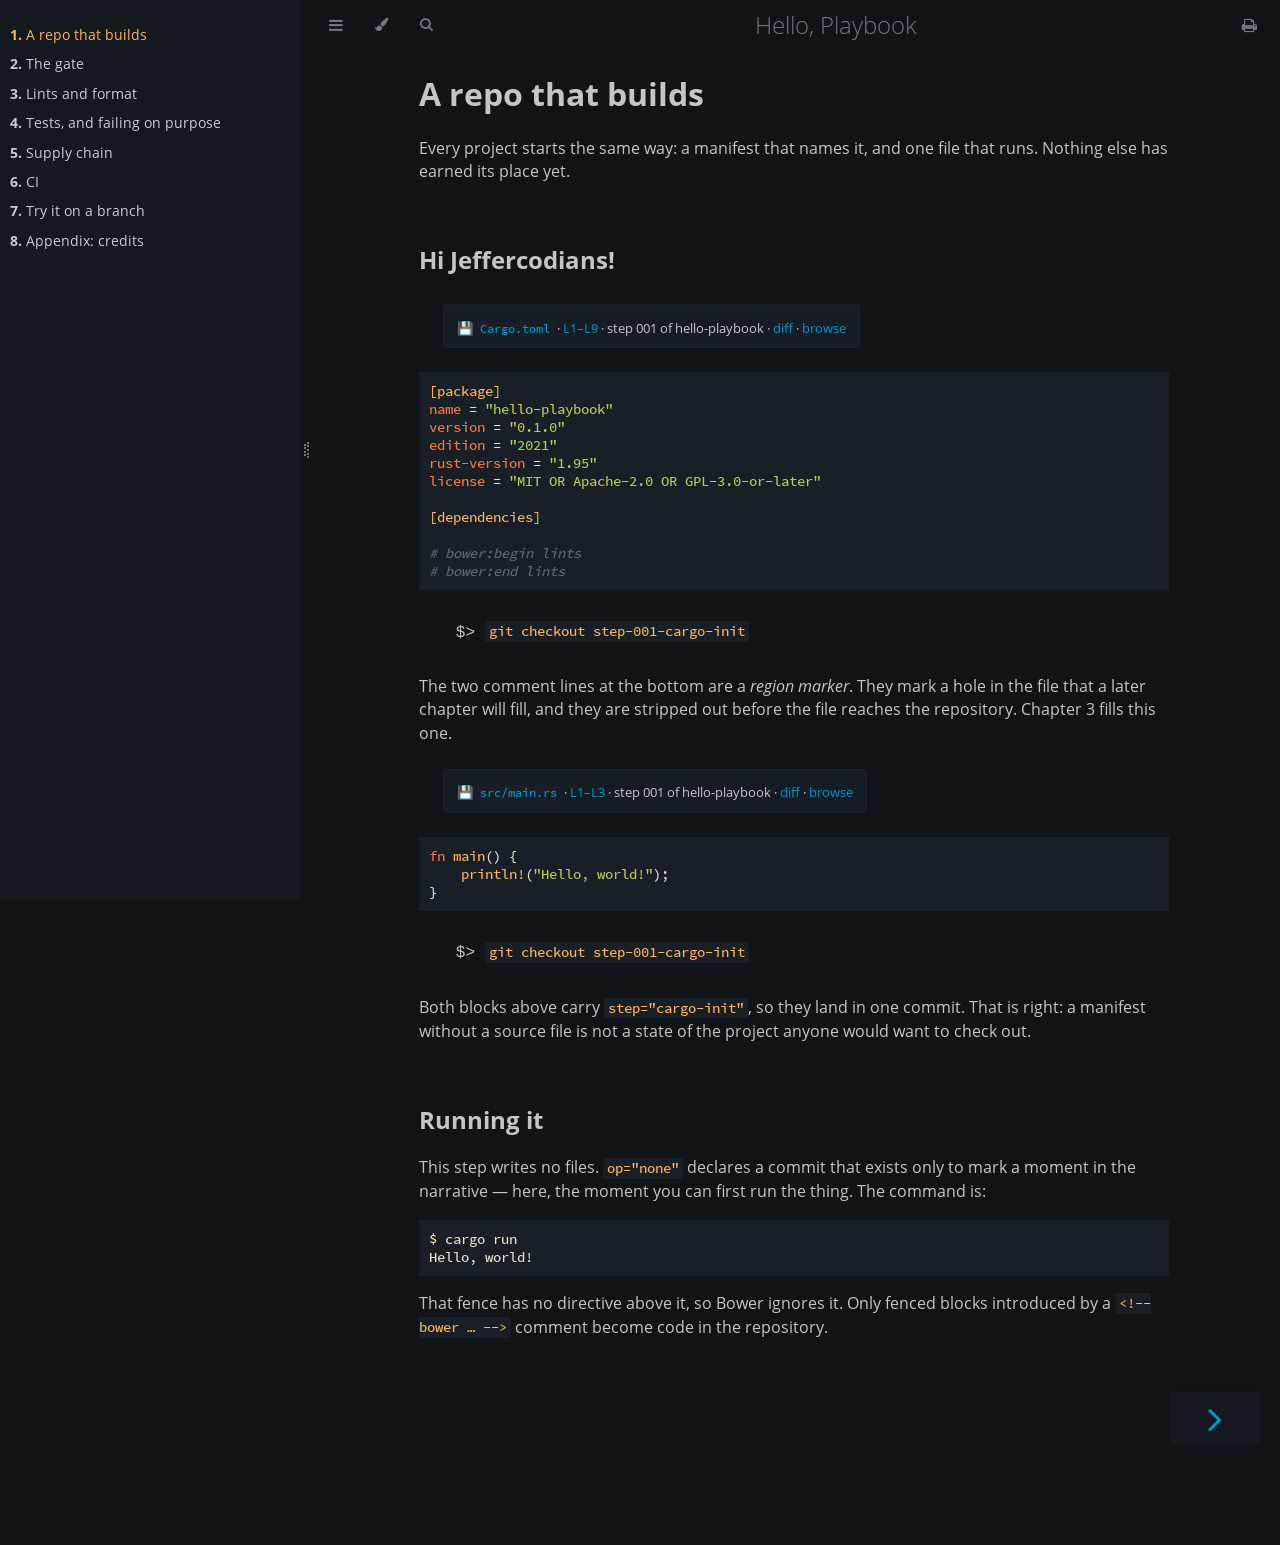
==== commit d3e125e0: "docs: rendered book" ====
--- a/index.html
+++ b/index.html
@@ -179,6 +179,7 @@
                         <h1 id="a-repo-that-builds"><a class="header" href="#a-repo-that-builds">A repo that builds</a></h1>
 <p>Every project starts the same way: a manifest that names it, and one file that
 runs. Nothing else has earned its place yet.</p>
+<h2 id="hi-jeffercodians"><a class="header" href="#hi-jeffercodians">Hi Jeffercodians!</a></h2>
 <p><a id="step-cargo-init"></a>
 <span class="step-meta"><sub><a href="https://github.com/abstecker/hello-playbook/blob/step-001-cargo-init/Cargo.toml" title="View full file">💾 <code>Cargo.toml</code></a> · <a href="https://github.com/abstecker/hello-playbook/blob/step-001-cargo-init/Cargo.toml#L1-L9" title="View source">L1–L9</a> · step 001 of hello-playbook · <a href="https://github.com/abstecker/hello-playbook/commit/step-001-cargo-init" title="View diff">diff</a> · <a href="https://github.com/abstecker/hello-playbook/tree/step-001-cargo-init" title="Browse repo">browse</a></sub></span></p>
 <pre><code class="language-toml">[package]
--- a/theme/step-meta.css
+++ b/theme/step-meta.css
@@ -41,3 +41,16 @@
     font-weight: bold;
     margin: 0.5em 0;
 }
+
+/* The caption bower prints above a recorded output: the command that printed
+   it, the step, and a link for each error code. Same box as .step-meta, so a
+   caption reads the same whether its fence holds code or what the compiler
+   said about it. */
+.step-output {
+    margin: 0.5em 0 0.5em 1.5em;
+    padding: 0.4em 0.8em;
+    display: inline-block;
+    border: 1px solid var(--table-border-color, #ccc);
+    border-radius: 4px;
+    background: var(--table-alternate-bg, rgba(127, 127, 127, 0.08));
+}
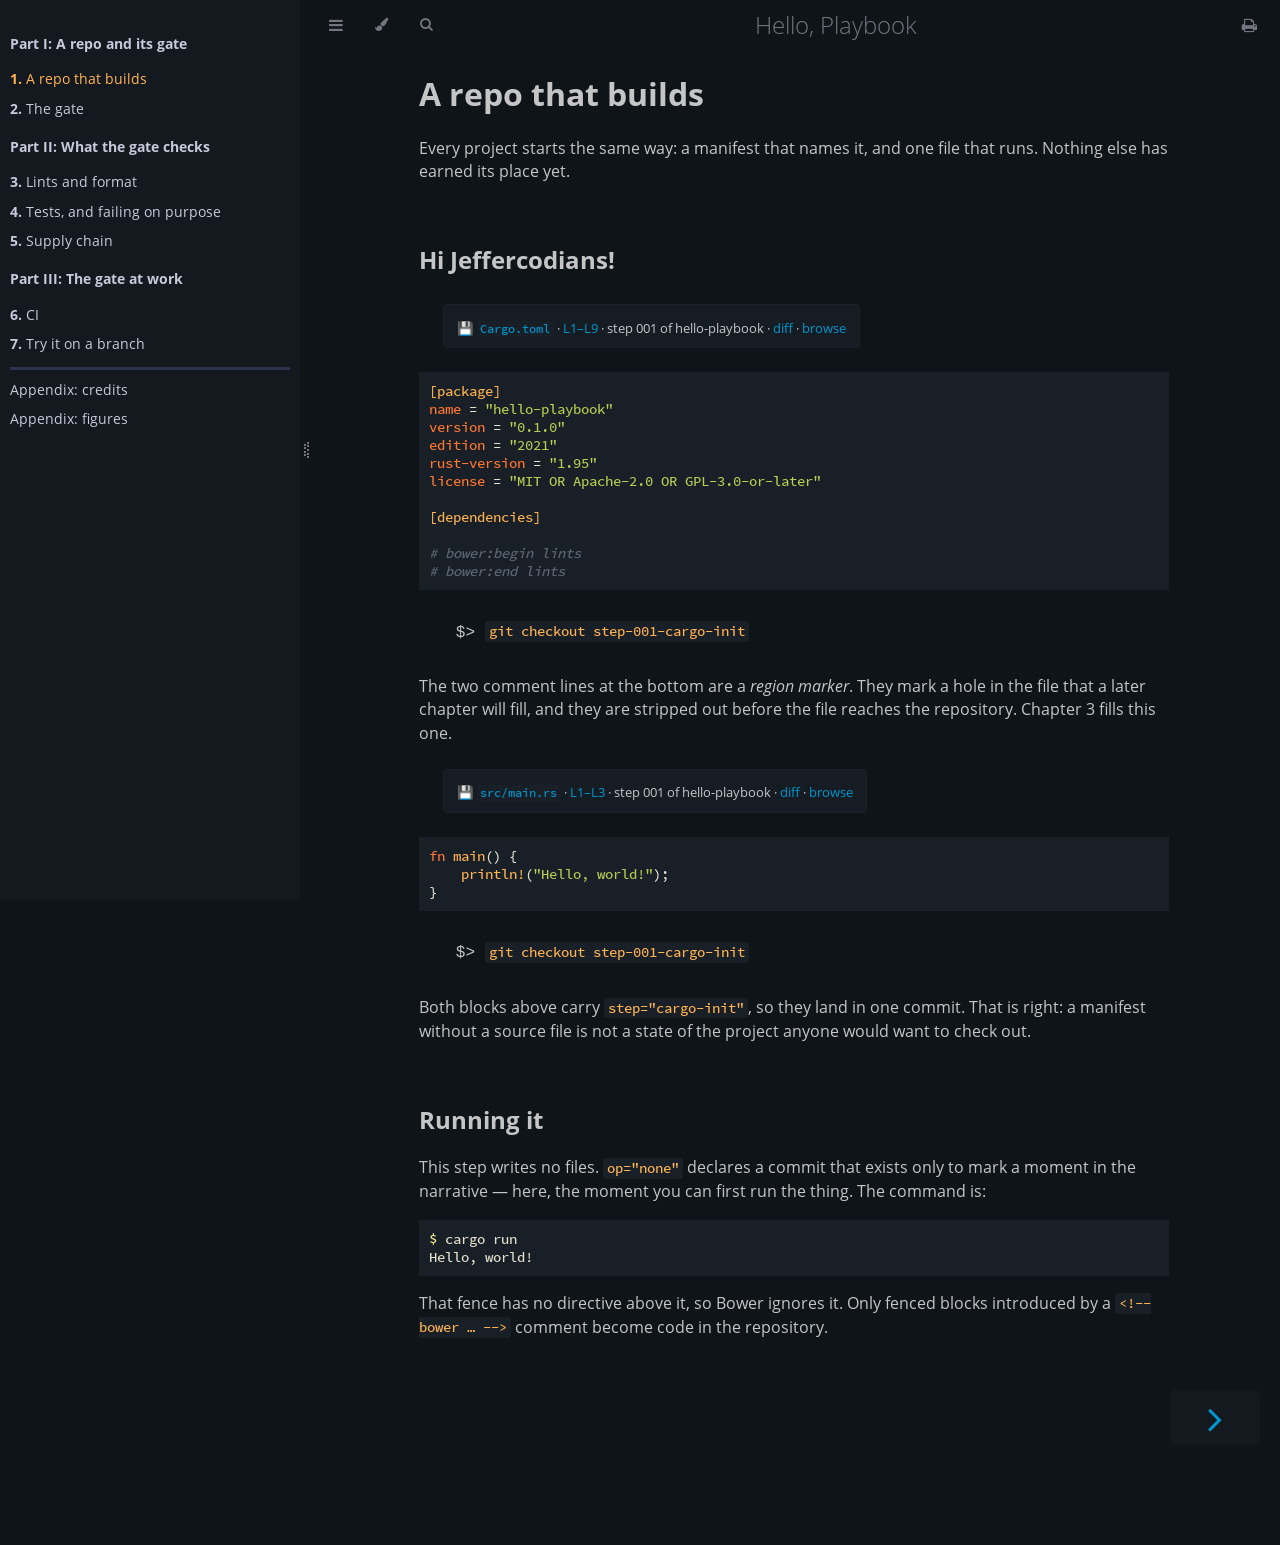
==== commit 27a7a79e: "docs: rendered book" ====
--- a/index.html
+++ b/index.html
@@ -30,6 +30,7 @@
 
         <!-- Custom theme stylesheets -->
         <link rel="stylesheet" href="theme/step-meta.css">
+        <link rel="stylesheet" href="theme/figures.css">
 
 
         <!-- Provide site root and default themes to javascript -->
@@ -257,6 +258,8 @@
         <script src="book.js"></script>
 
         <!-- Custom JS scripts -->
+        <script src="theme/figures.js"></script>
+        <script src="theme/pk-elements.js"></script>
 
 
 
--- a/theme/figures.css
+++ b/theme/figures.css
@@ -0,0 +1,31 @@
+/* Figures (EPIC-18). An inlined figure follows mdBook's theme through these
+   rules, which beat the SVG's presentation attributes. A figure left as an
+   <img> keeps its own light colours, and paper never reads this file. */
+.pk-figure-box { margin: 1em 0; }
+.pk-figure-box svg.pk-figure { max-width: 100%; height: auto; }
+.pk-figure-box .node rect { fill: var(--quote-bg); stroke: var(--fg); }
+.pk-figure-box .node text { fill: var(--fg); }
+.pk-figure-box .root rect { fill: var(--fg); stroke: var(--fg); }
+.pk-figure-box .root text { fill: var(--bg); }
+.pk-figure-box .edge { stroke: var(--sidebar-fg); }
+.pk-figure-box [data-node]:hover rect,
+.pk-figure-box [data-node]:focus rect { stroke: var(--links); stroke-width: 3; }
+.pk-figure-box [data-hand]:hover rect,
+.pk-figure-box [data-hand]:focus rect { stroke: var(--links); stroke-width: 2; }
+.pk-figure-box [tabindex]:focus { outline: none; }
+.pk-detail { min-height: 1.5em; margin: 0.25em 0 0; font-family: var(--mono-font, monospace); font-size: 0.9em; }
+.pk-chips { display: flex; gap: 6px; margin-bottom: 6px; }
+.pk-chips button {
+  font: inherit; font-size: 0.85em; padding: 2px 10px; border-radius: 999px;
+  border: 1px solid var(--fg); background: var(--bg); color: var(--fg); cursor: pointer;
+}
+.pk-chips button[aria-pressed="true"] { background: var(--links); border-color: var(--links); color: var(--bg); }
+/* M2: div-drawn, like the design-tool panel. */
+pk-gate, pk-range-grid { display: block; margin: 1em 0; }
+.pk-m2-gate { display: flex; flex-direction: column; align-items: center; gap: 28px; }
+.pk-m2-row { display: flex; gap: 30px; justify-content: center; flex-wrap: wrap; }
+.pk-m2-node { min-width: 100px; padding: 10px 0; text-align: center; border: 1px solid var(--fg); border-radius: 6px; background: var(--quote-bg); color: var(--fg); }
+.pk-m2-root { background: var(--fg); color: var(--bg); }
+.pk-m2-grid { display: grid; grid-template-columns: repeat(13, 28px); gap: 2px; }
+.pk-m2-cell { height: 28px; display: flex; align-items: center; justify-content: center; font-size: 9px; border-radius: 3px; background: #edf2f7; color: #1a202c; }
+.pk-m2-node:focus, .pk-m2-cell:focus, .pk-m2-node:hover, .pk-m2-cell:hover { outline: 2px solid var(--links); }
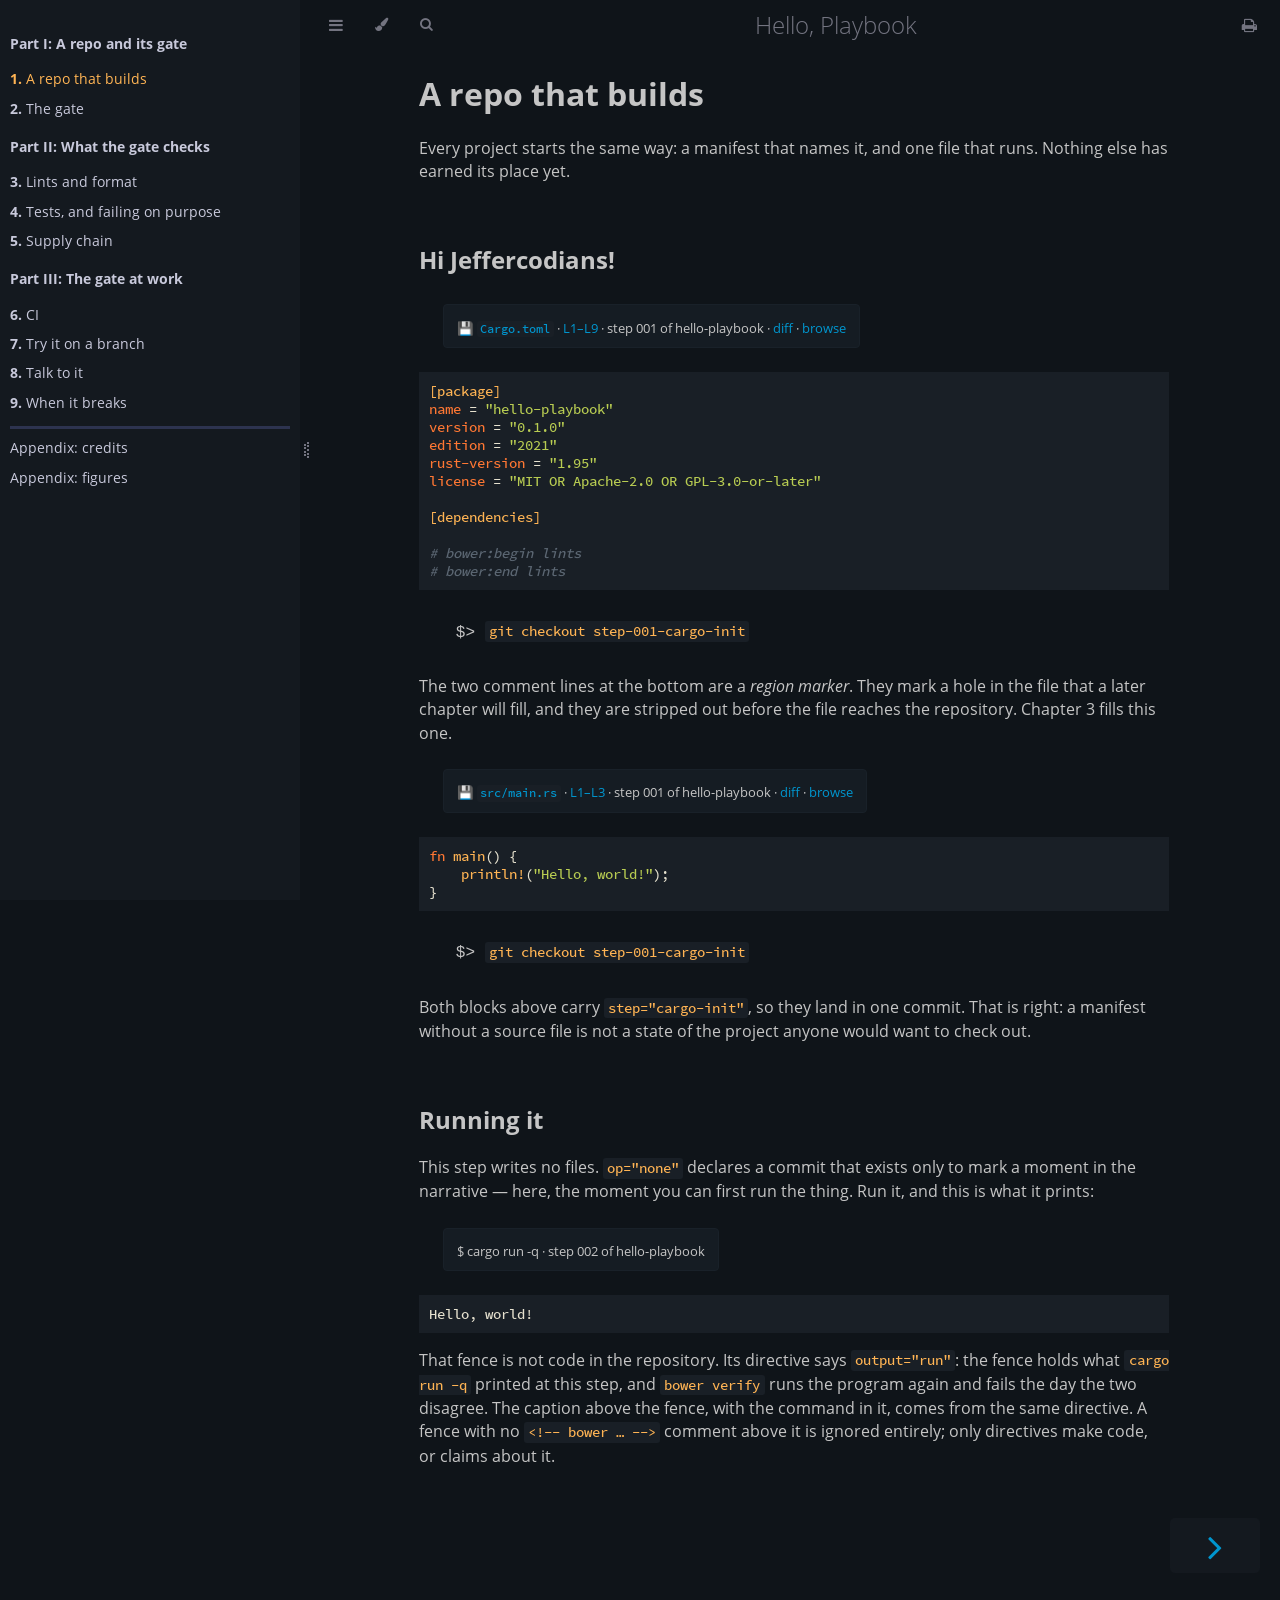
==== commit b75690fb: "docs: rendered book" ====
--- a/index.html
+++ b/index.html
@@ -31,6 +31,7 @@
         <!-- Custom theme stylesheets -->
         <link rel="stylesheet" href="theme/step-meta.css">
         <link rel="stylesheet" href="theme/figures.css">
+        <link rel="stylesheet" href="theme/whole-file.css">
 
 
         <!-- Provide site root and default themes to javascript -->
@@ -211,12 +212,16 @@
 <p><a id="step-hello-runs"></a></p>
 <p>This step writes no files. <code>op="none"</code> declares a commit that exists only to
 mark a moment in the narrative — here, the moment you can first run the thing.
-The command is:</p>
-<pre><code class="language-console">$ cargo run
-Hello, world!
+Run it, and this is what it prints:</p>
+<p><span class="step-output"><sub>$ cargo run -q · step 002 of hello-playbook</sub></span></p>
+<pre><code class="language-text">Hello, world!
 </code></pre>
-<p>That fence has no directive above it, so Bower ignores it. Only fenced blocks
-introduced by a <code>&lt;!-- bower … --&gt;</code> comment become code in the repository.</p>
+<p>That fence is not code in the repository. Its directive says <code>output="run"</code>:
+the fence holds what <code>cargo run -q</code> printed at this step, and <code>bower verify</code>
+runs the program again and fails the day the two disagree. The caption above
+the fence, with the command in it, comes from the same directive. A fence with
+no <code>&lt;!-- bower … --&gt;</code> comment above it is ignored entirely; only directives
+make code, or claims about it.</p>
 
                     </main>
 
@@ -260,6 +265,7 @@
         <!-- Custom JS scripts -->
         <script src="theme/figures.js"></script>
         <script src="theme/pk-elements.js"></script>
+        <script src="theme/whole-file.js"></script>
 
 
 
--- a/theme/whole-file.css
+++ b/theme/whole-file.css
@@ -0,0 +1,55 @@
+/* The "whole file" popup on a block written in parts (EPIC-24), opened by
+   theme/whole-file.js from the header above each part fence. */
+.bower-whole-file-host {
+    position: relative;
+}
+
+.bower-whole-file-button {
+    font: inherit;
+    color: var(--links, #4183c4);
+    background: none;
+    border: none;
+    padding: 0;
+    cursor: pointer;
+    text-decoration: underline dotted;
+}
+
+.bower-whole-file-popup {
+    position: absolute;
+    top: 100%;
+    left: 0;
+    z-index: 50;
+    margin-top: 0.3em;
+    width: min(80ch, 85vw);
+    border: 1px solid var(--table-border-color, #ccc);
+    border-radius: 4px;
+    background: var(--bg, #fff);
+    box-shadow: 0 4px 16px rgba(0, 0, 0, 0.35);
+}
+
+.bower-whole-file-title {
+    padding: 0.3em 0.8em;
+    font-size: 0.85em;
+    border-bottom: 1px solid var(--table-border-color, #ccc);
+}
+
+.bower-whole-file-popup pre {
+    margin: 0;
+    max-height: 60vh;
+    overflow: auto;
+}
+
+.bower-whole-file-popup code {
+    font-size: 0.85em;
+}
+
+/* This part's lines: bold, and a faint band so they read at a glance. */
+.bower-part-line {
+    font-weight: bold;
+    background: var(--quote-bg, rgba(127, 127, 127, 0.15));
+}
+
+/* Every other line, dimmed so this part's stand out in any theme. */
+.bower-other-line {
+    opacity: 0.5;
+}
